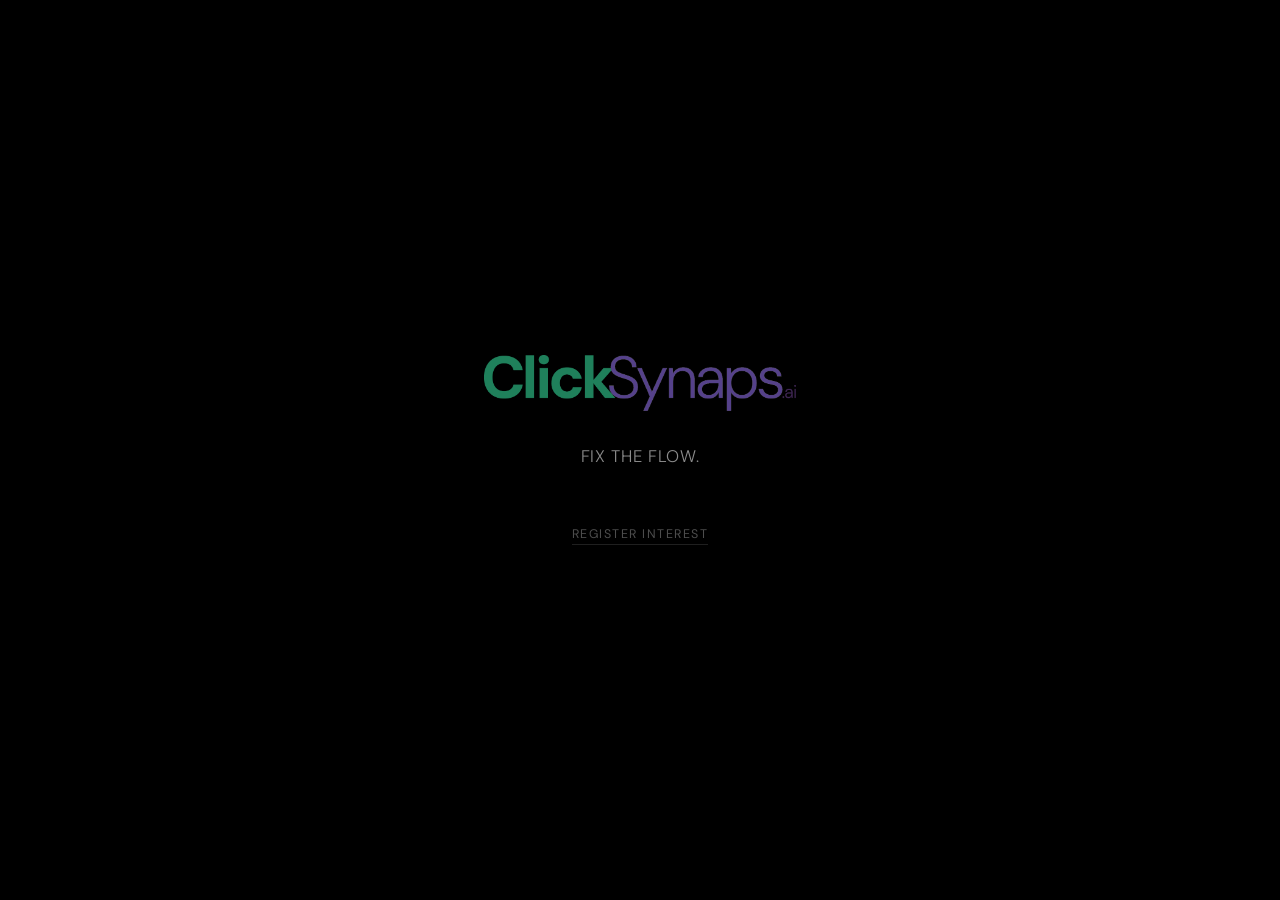
==== index.html @ 757046c2 "Add files via upload" ====
<!DOCTYPE html>
<html lang="en">
<head>
<meta charset="UTF-8">
<meta name="viewport" content="width=device-width, initial-scale=1.0">
<title>ClickSynaps</title>
<link rel="preconnect" href="https://fonts.googleapis.com">
<link rel="preconnect" href="https://fonts.gstatic.com" crossorigin>
<link href="https://fonts.googleapis.com/css2?family=DM+Sans:wght@300;400;500&display=swap" rel="stylesheet">
<style>
  *, *::before, *::after { box-sizing: border-box; margin: 0; padding: 0; }

  html, body {
    height: 100%;
    background: #000;
    color: #fff;
    font-family: 'DM Sans', sans-serif;
    -webkit-font-smoothing: antialiased;
  }

  body {
    display: flex;
    flex-direction: column;
    align-items: center;
    justify-content: center;
    min-height: 100vh;
    padding: 2rem;
  }

  .logo {
    width: 312px;
    max-width: 80vw;
    margin-bottom: 2rem;
  }

  .tagline {
    font-size: 1.05rem;
    font-weight: 300;
    letter-spacing: 0.04em;
    color: rgba(255,255,255,0.55);
    text-align: center;
    max-width: 420px;
    line-height: 1.6;
    margin-bottom: 3.5rem;
  }

  .register-link {
    font-size: 0.78rem;
    font-weight: 400;
    letter-spacing: 0.12em;
    text-transform: uppercase;
    color: rgba(255,255,255,0.3);
    text-decoration: none;
    border-bottom: 1px solid rgba(255,255,255,0.12);
    padding-bottom: 2px;
    cursor: pointer;
    transition: color 0.25s, border-color 0.25s;
  }

  .register-link:hover {
    color: rgba(255,255,255,0.65);
    border-color: rgba(255,255,255,0.35);
  }

  /* Modal */
  .overlay {
    display: none;
    position: fixed;
    inset: 0;
    background: rgba(0,0,0,0.82);
    align-items: center;
    justify-content: center;
    z-index: 100;
    padding: 2rem;
  }

  .overlay.open { display: flex; }

  .modal {
    background: #0d0d0d;
    border: 1px solid rgba(255,255,255,0.08);
    border-radius: 6px;
    padding: 2.5rem 2.5rem 2rem;
    width: 100%;
    max-width: 400px;
  }

  .modal h2 {
    font-size: 0.7rem;
    font-weight: 400;
    letter-spacing: 0.14em;
    text-transform: uppercase;
    color: rgba(255,255,255,0.3);
    margin-bottom: 1.8rem;
  }

  .field {
    margin-bottom: 1.2rem;
  }

  .field label {
    display: block;
    font-size: 0.72rem;
    letter-spacing: 0.08em;
    text-transform: uppercase;
    color: rgba(255,255,255,0.3);
    margin-bottom: 0.45rem;
  }

  .field input,
  .field textarea {
    width: 100%;
    background: transparent;
    border: none;
    border-bottom: 1px solid rgba(255,255,255,0.12);
    color: #fff;
    font-family: 'DM Sans', sans-serif;
    font-size: 0.92rem;
    font-weight: 300;
    padding: 0.4rem 0;
    outline: none;
    transition: border-color 0.2s;
    resize: none;
  }

  .field input:focus,
  .field textarea:focus {
    border-color: #1F815B;
  }

  .field textarea {
    min-height: 70px;
  }

  .modal-footer {
    display: flex;
    align-items: center;
    justify-content: space-between;
    margin-top: 2rem;
  }

  .btn-close {
    font-size: 0.72rem;
    letter-spacing: 0.08em;
    text-transform: uppercase;
    color: rgba(255,255,255,0.2);
    background: none;
    border: none;
    cursor: pointer;
    font-family: 'DM Sans', sans-serif;
    padding: 0;
    transition: color 0.2s;
  }

  .btn-close:hover { color: rgba(255,255,255,0.5); }

  .btn-submit {
    font-size: 0.72rem;
    letter-spacing: 0.12em;
    text-transform: uppercase;
    color: #fff;
    background: #1F815B;
    border: none;
    border-radius: 3px;
    padding: 0.55rem 1.4rem;
    cursor: pointer;
    font-family: 'DM Sans', sans-serif;
    font-weight: 400;
    transition: background 0.2s;
  }

  .btn-submit:hover { background: #247a57; }

  .success-msg {
    display: none;
    text-align: center;
    padding: 1.5rem 0 0.5rem;
    font-size: 0.85rem;
    font-weight: 300;
    color: rgba(255,255,255,0.45);
    line-height: 1.7;
  }

  .success-msg span {
    display: block;
    font-size: 0.68rem;
    letter-spacing: 0.1em;
    text-transform: uppercase;
    color: #1F815B;
    margin-bottom: 0.6rem;
  }
</style>
</head>
<body>

<img class="logo" src="[data-uri]" alt="ClickSynaps">

<p class="tagline">FIX THE FLOW.</p>

<a class="register-link" onclick="document.querySelector('.overlay').classList.add('open')">Register interest</a>

<div class="overlay" onclick="if(event.target===this)this.classList.remove('open')">
  <div class="modal">
    <h2>Register interest</h2>

    <div id="form-body">
      <div class="field">
        <label>Name</label>
        <input type="text" id="f-name" placeholder="Your name" autocomplete="name">
      </div>
      <div class="field">
        <label>Email</label>
        <input type="email" id="f-email" placeholder="you@example.com" autocomplete="email">
      </div>
      <div class="field">
        <label>Comment <span style="opacity:0.4;font-size:0.65rem;text-transform:none;letter-spacing:0">(optional)</span></label>
        <textarea id="f-comment" placeholder="Tell us about your use case…"></textarea>
      </div>
      <div class="modal-footer">
        <button class="btn-close" onclick="document.querySelector('.overlay').classList.remove('open')">Cancel</button>
        <button class="btn-submit" onclick="submitForm()">Send</button>
      </div>
    </div>

    <div class="success-msg" id="success-msg">
      <span>Received</span>
      We'll be in touch shortly.
    </div>
  </div>
</div>

<script>
function submitForm() {
  const name = document.getElementById('f-name').value.trim();
  const email = document.getElementById('f-email').value.trim();
  const comment = document.getElementById('f-comment').value.trim();

  if (!name || !email) {
    const missing = !name ? document.getElementById('f-name') : document.getElementById('f-email');
    missing.style.borderColor = '#55408C';
    missing.focus();
    return;
  }

  const body = encodeURIComponent(
    'Name: ' + name + '\nEmail: ' + email + (comment ? '\n\nComment:\n' + comment : '')
  );
  window.location.href = 'mailto:info@clicksynaps.ai?subject=Register%20Interest%20%E2%80%94%20ClickSynaps&body=' + body;

  document.getElementById('form-body').style.display = 'none';
  document.getElementById('success-msg').style.display = 'block';
}
</script>

</body>
</html>
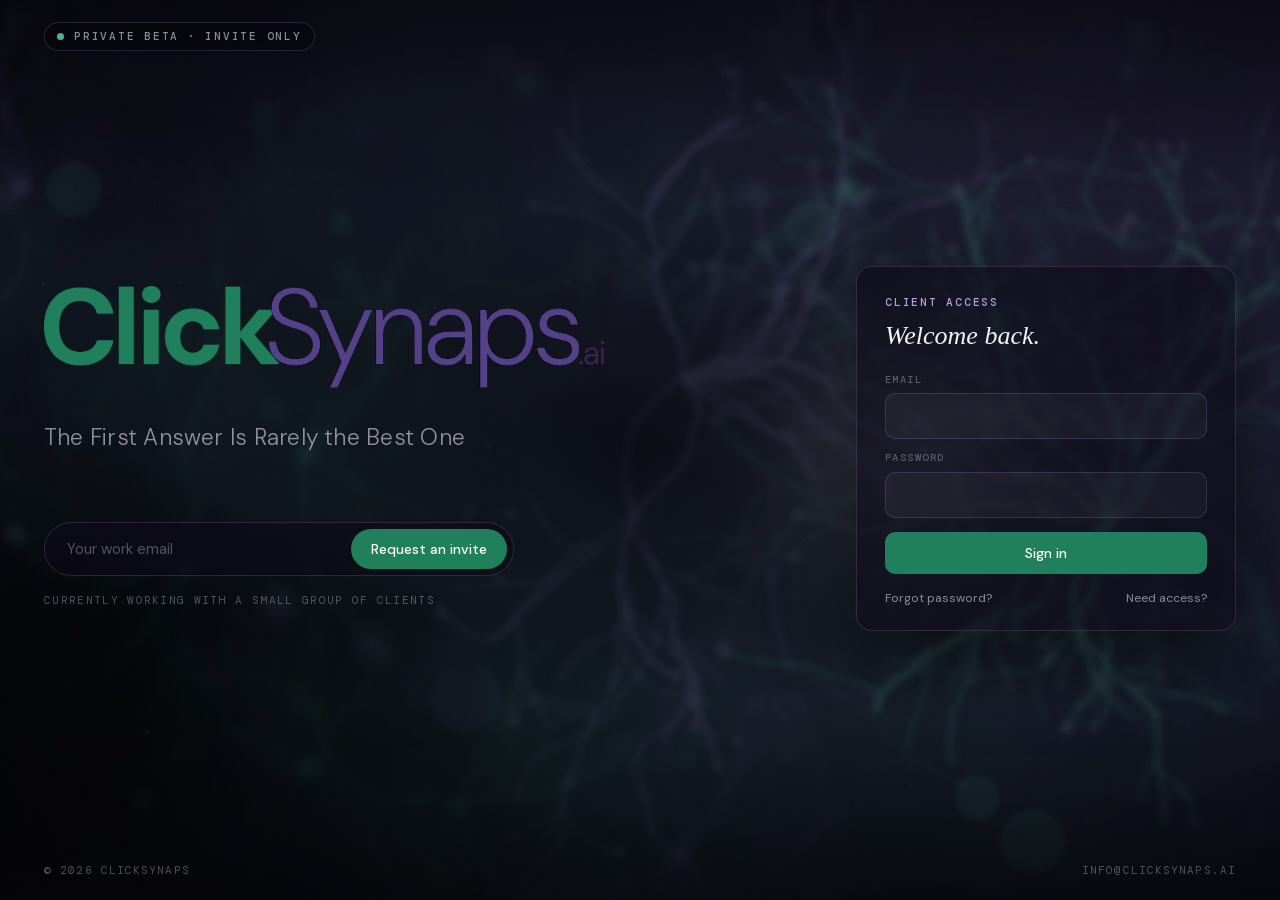
==== commit 266d93f2: "Landing page v2: private beta, invite capture to the Apps Script receiver Replaces the Register inte" ====
--- a/index.html
+++ b/index.html
@@ -4,253 +4,345 @@
 <meta charset="UTF-8">
 <meta name="viewport" content="width=device-width, initial-scale=1.0">
 <title>ClickSynaps</title>
-<link rel="preconnect" href="https://fonts.googleapis.com">
-<link rel="preconnect" href="https://fonts.gstatic.com" crossorigin>
-<link href="https://fonts.googleapis.com/css2?family=DM+Sans:wght@300;400;500&display=swap" rel="stylesheet">
+<link rel="stylesheet" href="assets/fonts.css">
 <style>
+  :root {
+    --purple: #55418a;
+    --purple-hi: #b3a2e2;
+    --green: #1f805b;
+    --green-hi: #4fb18b;
+    --lavender: #9689b6;
+    --ink: #f3f1f8;
+    --muted: rgba(236, 232, 248, 0.58);
+    --faint: rgba(236, 232, 248, 0.32);
+    --line: rgba(179, 162, 226, 0.18);
+    --glass: rgba(14, 11, 24, 0.62);
+    --bg: #050409;
+    --serif: "Iowan Old Style", "Palatino Linotype", Palatino, Georgia, serif;
+    --mono: "DM Mono", ui-monospace, monospace;
+    --sans: "DM Sans", system-ui, sans-serif;
+  }
   *, *::before, *::after { box-sizing: border-box; margin: 0; padding: 0; }
-
-  html, body {
-    height: 100%;
-    background: #000;
-    color: #fff;
-    font-family: 'DM Sans', sans-serif;
+  html, body { height: 100%; }
+  body {
+    background: var(--bg);
+    color: var(--ink);
+    font-family: var(--sans);
     -webkit-font-smoothing: antialiased;
-  }
-
-  body {
-    display: flex;
-    flex-direction: column;
-    align-items: center;
-    justify-content: center;
-    min-height: 100vh;
-    padding: 2rem;
-  }
-
+    overflow-x: hidden;
+  }
+
+  /* ---------- background: the synapse, slowly breathing ---------- */
+  .bg, .bg-img, .bg-veil, #sparks { position: fixed; inset: 0; }
+  .bg { z-index: 0; overflow: hidden; }
+  .bg-img {
+    background: url("assets/bg_synapse.jpg") 70% 50% / cover no-repeat;
+    opacity: 0;
+    animation: bgIn 2.4s ease-out 0.2s forwards, drift 48s ease-in-out 2.6s infinite alternate;
+    transform-origin: 72% 50%;
+  }
+  .bg-veil {
+    background:
+      radial-gradient(ellipse 60% 55% at 50% 50%, rgba(5,4,9,0.72), rgba(5,4,9,0.15) 70%, transparent),
+      linear-gradient(to bottom, rgba(5,4,9,0.55), transparent 22%, transparent 78%, rgba(5,4,9,0.7));
+  }
+  #sparks { pointer-events: none; }
+  @keyframes bgIn { to { opacity: 1; } }
+  @keyframes drift {
+    from { transform: scale(1.04) translate(0, 0); }
+    to   { transform: scale(1.12) translate(-1.5%, 1%); }
+  }
+
+  /* ---------- chrome ---------- */
+  .page { position: relative; z-index: 1; min-height: 100vh; display: flex; flex-direction: column; }
+  header, footer {
+    display: flex; align-items: center; justify-content: space-between;
+    padding: 22px clamp(16px, 4vw, 44px);
+  }
+  .beta {
+    font: 500 11px/1 var(--mono); letter-spacing: 0.16em; text-transform: uppercase;
+    color: var(--muted);
+    display: inline-flex; align-items: center; gap: 10px;
+    padding: 8px 12px; border: 1px solid var(--line); border-radius: 999px;
+    background: rgba(5,4,9,0.35); backdrop-filter: blur(6px);
+  }
+  .dot { width: 7px; height: 7px; border-radius: 50%; background: var(--green-hi); box-shadow: 0 0 0 0 rgba(79,177,139,0.6); animation: ping 2.4s infinite; }
+  @keyframes ping { 0% { box-shadow: 0 0 0 0 rgba(79,177,139,0.55); } 70%,100% { box-shadow: 0 0 0 9px rgba(79,177,139,0); } }
+  .btn-ghost {
+    font: 500 13px/1 var(--sans); letter-spacing: 0.02em; color: var(--ink);
+    padding: 11px 18px; border-radius: 999px; cursor: pointer;
+    border: 1px solid rgba(179,162,226,0.35); background: rgba(85,65,138,0.16);
+    backdrop-filter: blur(6px); transition: background .25s, border-color .25s;
+    display: inline-flex; align-items: center; gap: 8px;
+  }
+  .btn-ghost:hover { background: rgba(85,65,138,0.34); border-color: rgba(179,162,226,0.6); }
+  .btn-ghost svg { width: 14px; height: 14px; }
+
+  /* ---------- hero ---------- */
+  main { flex: 1; display: flex; align-items: center; justify-content: center; padding: 24px clamp(16px, 4vw, 44px) 40px; }
+  .hero { width: 100%; max-width: 760px; text-align: center; }
+  .logo-wrap { position: relative; display: inline-block; width: min(560px, 80vw); }
   .logo {
-    width: 312px;
-    max-width: 80vw;
-    margin-bottom: 2rem;
-  }
-
-  .tagline {
-    font-size: 1.05rem;
-    font-weight: 300;
-    letter-spacing: 0.04em;
-    color: rgba(255,255,255,0.55);
-    text-align: center;
-    max-width: 420px;
-    line-height: 1.6;
-    margin-bottom: 3.5rem;
-  }
-
-  .register-link {
-    font-size: 0.78rem;
-    font-weight: 400;
-    letter-spacing: 0.12em;
-    text-transform: uppercase;
-    color: rgba(255,255,255,0.3);
-    text-decoration: none;
-    border-bottom: 1px solid rgba(255,255,255,0.12);
-    padding-bottom: 2px;
-    cursor: pointer;
-    transition: color 0.25s, border-color 0.25s;
-  }
-
-  .register-link:hover {
-    color: rgba(255,255,255,0.65);
-    border-color: rgba(255,255,255,0.35);
-  }
-
-  /* Modal */
-  .overlay {
-    display: none;
-    position: fixed;
-    inset: 0;
-    background: rgba(0,0,0,0.82);
-    align-items: center;
-    justify-content: center;
-    z-index: 100;
-    padding: 2rem;
-  }
-
-  .overlay.open { display: flex; }
-
-  .modal {
-    background: #0d0d0d;
-    border: 1px solid rgba(255,255,255,0.08);
-    border-radius: 6px;
-    padding: 2.5rem 2.5rem 2rem;
-    width: 100%;
-    max-width: 400px;
-  }
-
-  .modal h2 {
-    font-size: 0.7rem;
-    font-weight: 400;
-    letter-spacing: 0.14em;
-    text-transform: uppercase;
-    color: rgba(255,255,255,0.3);
-    margin-bottom: 1.8rem;
-  }
-
-  .field {
-    margin-bottom: 1.2rem;
-  }
-
-  .field label {
-    display: block;
-    font-size: 0.72rem;
-    letter-spacing: 0.08em;
-    text-transform: uppercase;
-    color: rgba(255,255,255,0.3);
-    margin-bottom: 0.45rem;
-  }
-
-  .field input,
-  .field textarea {
-    width: 100%;
-    background: transparent;
-    border: none;
-    border-bottom: 1px solid rgba(255,255,255,0.12);
-    color: #fff;
-    font-family: 'DM Sans', sans-serif;
-    font-size: 0.92rem;
-    font-weight: 300;
-    padding: 0.4rem 0;
-    outline: none;
-    transition: border-color 0.2s;
-    resize: none;
-  }
-
-  .field input:focus,
-  .field textarea:focus {
-    border-color: #1F815B;
-  }
-
-  .field textarea {
-    min-height: 70px;
-  }
-
-  .modal-footer {
-    display: flex;
-    align-items: center;
-    justify-content: space-between;
-    margin-top: 2rem;
-  }
-
-  .btn-close {
-    font-size: 0.72rem;
-    letter-spacing: 0.08em;
-    text-transform: uppercase;
-    color: rgba(255,255,255,0.2);
-    background: none;
-    border: none;
-    cursor: pointer;
-    font-family: 'DM Sans', sans-serif;
-    padding: 0;
-    transition: color 0.2s;
-  }
-
-  .btn-close:hover { color: rgba(255,255,255,0.5); }
-
-  .btn-submit {
-    font-size: 0.72rem;
-    letter-spacing: 0.12em;
-    text-transform: uppercase;
-    color: #fff;
-    background: #1F815B;
-    border: none;
-    border-radius: 3px;
-    padding: 0.55rem 1.4rem;
-    cursor: pointer;
-    font-family: 'DM Sans', sans-serif;
-    font-weight: 400;
-    transition: background 0.2s;
-  }
-
-  .btn-submit:hover { background: #247a57; }
-
-  .success-msg {
-    display: none;
-    text-align: center;
-    padding: 1.5rem 0 0.5rem;
-    font-size: 0.85rem;
-    font-weight: 300;
-    color: rgba(255,255,255,0.45);
-    line-height: 1.7;
-  }
-
-  .success-msg span {
-    display: block;
-    font-size: 0.68rem;
-    letter-spacing: 0.1em;
-    text-transform: uppercase;
-    color: #1F815B;
-    margin-bottom: 0.6rem;
+    display: block; width: 100%; height: auto;
+    filter: blur(22px); opacity: 0; transform: scale(1.04);
+    animation: focusPull 2.2s cubic-bezier(.2,.7,.2,1) 0.5s forwards;
+  }
+  @keyframes focusPull { 60% { opacity: 1; } to { filter: blur(0); opacity: 1; transform: scale(1); } }
+  /* a slow light sweep across the wordmark */
+  .logo-wrap::after {
+    content: ""; position: absolute; inset: 0;
+    background: linear-gradient(105deg, transparent 35%, rgba(255,255,255,0.55) 50%, transparent 65%) -150% 0 / 60% 100% no-repeat;
+    -webkit-mask: url("assets/clicksynaps_logo.png") center / contain no-repeat;
+            mask: url("assets/clicksynaps_logo.png") center / contain no-repeat;
+    mix-blend-mode: overlay;
+    animation: sweep 9s ease-in-out 3.4s infinite;
+  }
+  @keyframes sweep { 0% { background-position: -150% 0; } 30%,100% { background-position: 250% 0; } }
+
+  .rotator {
+    position: relative; height: 2.6em; margin: 30px auto 40px;
+    font: 300 clamp(18px, 2.2vw, 23px)/1.3 var(--sans); letter-spacing: 0.01em; color: var(--muted);
+  }
+  .rotator span {
+    position: absolute; left: 0; right: 0; top: 0;
+    opacity: 0; filter: blur(8px); transform: translateY(6px);
+    transition: opacity .9s ease, filter .9s ease, transform .9s ease;
+  }
+  .rotator span.on { opacity: 1; filter: blur(0); transform: none; }
+
+  .invite {
+    display: flex; gap: 8px; max-width: 470px; margin: 0 auto;
+    padding: 6px; border-radius: 999px;
+    background: var(--glass); border: 1px solid var(--line); backdrop-filter: blur(10px);
+    opacity: 0; animation: fadeUp 1s ease 2.6s forwards;
+  }
+  .invite input {
+    flex: 1; min-width: 0; background: transparent; border: 0; outline: 0;
+    color: var(--ink); font: 400 15px var(--sans); padding: 0 16px;
+  }
+  .invite input::placeholder { color: var(--faint); }
+  .btn-green {
+    font: 500 14px/1 var(--sans); color: #fff; white-space: nowrap;
+    background: var(--green); border: 0; border-radius: 999px; padding: 13px 20px; cursor: pointer;
+    transition: background .2s, transform .2s;
+  }
+  .btn-green:hover { background: #24946a; }
+  .note {
+    margin-top: 16px; font: 400 11px/1.6 var(--mono); letter-spacing: 0.12em; text-transform: uppercase; color: var(--faint);
+    opacity: 0; animation: fadeUp 1s ease 2.9s forwards;
+  }
+  .thanks { display: none; font: italic 400 19px/1.5 var(--serif); color: var(--ink); }
+  .thanks b { font: 500 11px/1 var(--mono); letter-spacing: .16em; text-transform: uppercase; color: var(--green-hi); display: block; margin-bottom: 10px; }
+  @keyframes fadeUp { from { opacity: 0; transform: translateY(8px); } to { opacity: 1; transform: none; } }
+
+  footer { font: 400 11px/1.5 var(--mono); letter-spacing: 0.1em; color: var(--faint); text-transform: uppercase; }
+  footer a { color: inherit; text-decoration: none; }
+  footer a:hover { color: var(--muted); }
+
+  /* ---------- client login (mock) ---------- */
+  .login {
+    width: 100%; max-width: 380px; padding: 30px 28px 24px; border-radius: 16px;
+    background: var(--glass); border: 1px solid var(--line); backdrop-filter: blur(16px);
+    box-shadow: 0 30px 80px rgba(0,0,0,0.5); text-align: left;
+  }
+  .login .eyebrow { font: 500 11px/1 var(--mono); letter-spacing: .16em; text-transform: uppercase; color: var(--purple-hi); }
+  .login h2 { font: italic 400 26px/1.25 var(--serif); margin: 12px 0 22px; }
+  .field { margin-bottom: 14px; }
+  .field label { display: block; font: 500 10.5px/1 var(--mono); letter-spacing: .14em; text-transform: uppercase; color: var(--faint); margin-bottom: 8px; }
+  .field input {
+    width: 100%; padding: 12px 14px; border-radius: 10px; outline: 0;
+    background: rgba(255,255,255,0.04); border: 1px solid var(--line); color: var(--ink); font: 400 15px var(--sans);
+    transition: border-color .2s, background .2s;
+  }
+  .field input:focus { border-color: var(--purple-hi); background: rgba(255,255,255,0.06); }
+  .login .btn-green { width: 100%; padding: 14px; border-radius: 10px; margin-top: 6px; display: flex; justify-content: center; align-items: center; gap: 10px; }
+  .spin { width: 14px; height: 14px; border: 2px solid rgba(255,255,255,.35); border-top-color: #fff; border-radius: 50%; animation: rot .8s linear infinite; display: none; }
+  .busy .spin { display: inline-block; }
+  @keyframes rot { to { transform: rotate(360deg); } }
+  .login-row { display: flex; justify-content: space-between; margin-top: 16px; font: 400 12px var(--sans); color: var(--faint); }
+  .login-row a { color: var(--muted); text-decoration: none; cursor: pointer; }
+  .login-row a:hover { color: var(--ink); }
+  .msg { display: none; margin-top: 16px; padding: 12px 14px; border-radius: 10px; font: 400 13px/1.55 var(--sans); color: var(--muted); background: rgba(85,65,138,0.18); border: 1px solid rgba(179,162,226,0.22); }
+  .msg.show { display: block; }
+
+  /* ---------- split: brand left, login docked right ---------- */
+  body.split main { justify-content: space-between; gap: 6vw; max-width: 1280px; width: 100%; margin: 0 auto; }
+  body.split .hero { text-align: left; max-width: 620px; }
+  body.split .rotator { margin-left: 0; }
+  body.split .invite { margin-left: 0; }
+  body.split #loginOpen { display: none; }
+  .btn-ghost { text-decoration: none; }
+  body.split .dock { display: block; }
+  .dock { display: none; flex: 0 0 380px; }
+  .dock .login { animation: fadeUp 1s ease 2.2s backwards; }
+  @media (max-width: 900px) {
+    body.split main { flex-direction: column; justify-content: center; }
+    body.split .hero { text-align: center; }
+    body.split .rotator, body.split .invite { margin-left: auto; }
+    .dock { flex-basis: auto; width: 100%; max-width: 380px; }
+    body.split #loginOpen { display: inline-flex; }
+  }
+  @media (max-width: 520px) {
+    .invite { flex-direction: column; border-radius: 18px; }
+    .invite input { padding: 12px 14px; }
+    .btn-ghost span { display: none; }
+    footer { flex-direction: column; gap: 6px; }
+  }
+
+  @media (prefers-reduced-motion: reduce) {
+    *, *::before, *::after { animation-duration: .01ms !important; animation-iteration-count: 1 !important; transition: none !important; }
   }
 </style>
 </head>
-<body>
-
-<img class="logo" src="[data-uri]" alt="ClickSynaps">
-
-<p class="tagline">FIX THE FLOW.</p>
-
-<a class="register-link" onclick="document.querySelector('.overlay').classList.add('open')">Register interest</a>
-
-<div class="overlay" onclick="if(event.target===this)this.classList.remove('open')">
-  <div class="modal">
-    <h2>Register interest</h2>
-
-    <div id="form-body">
-      <div class="field">
-        <label>Name</label>
-        <input type="text" id="f-name" placeholder="Your name" autocomplete="name">
+<body class="split">
+
+<div class="bg"><div class="bg-img"></div><div class="bg-veil"></div><canvas id="sparks"></canvas></div>
+
+<div class="page">
+  <header>
+    <span class="beta"><span class="dot"></span>Private beta · invite only</span>
+    <a class="btn-ghost" id="loginOpen" href="#dock">
+      <svg viewBox="0 0 16 16" fill="none" stroke="currentColor" stroke-width="1.5"><rect x="3" y="7" width="10" height="7" rx="1.5"/><path d="M5.5 7V5a2.5 2.5 0 0 1 5 0v2"/></svg>
+      <span>Client login</span>
+    </a>
+  </header>
+
+  <main>
+    <section class="hero">
+      <div class="logo-wrap"><img class="logo" src="assets/clicksynaps_logo.png" alt="ClickSynaps"></div>
+
+      <div class="rotator" aria-live="polite">
+        <span class="on">The First Answer Is Rarely the Best One</span>
+        <span>Fix The Flow</span>
+        <span>Unleash Your Creativity</span>
+        <span>Become a Team Player</span>
+        <span>Focused Thinking. Optimal Results</span>
+        <span>Own Your IP. It's Yours</span>
       </div>
-      <div class="field">
-        <label>Email</label>
-        <input type="email" id="f-email" placeholder="you@example.com" autocomplete="email">
-      </div>
-      <div class="field">
-        <label>Comment <span style="opacity:0.4;font-size:0.65rem;text-transform:none;letter-spacing:0">(optional)</span></label>
-        <textarea id="f-comment" placeholder="Tell us about your use case…"></textarea>
-      </div>
-      <div class="modal-footer">
-        <button class="btn-close" onclick="document.querySelector('.overlay').classList.remove('open')">Cancel</button>
-        <button class="btn-submit" onclick="submitForm()">Send</button>
-      </div>
-    </div>
-
-    <div class="success-msg" id="success-msg">
-      <span>Received</span>
-      We'll be in touch shortly.
-    </div>
-  </div>
+
+      <form class="invite" id="invite" onsubmit="return requestInvite(event)">
+        <input type="email" required placeholder="Your work email" aria-label="Your work email">
+        <input name="website" tabindex="-1" autocomplete="off" aria-hidden="true" style="position:absolute;left:-9999px">
+        <button class="btn-green" type="submit">Request an invite</button>
+      </form>
+      <div class="thanks" id="thanks"><b>You're on the list</b>We'll be in touch when a place opens up.</div>
+      <p class="note" id="note">Currently working with a small group of clients</p>
+    </section>
+
+    <aside class="dock" id="dock">
+      <form class="login" id="login" onsubmit="return signIn(event)">
+        <div class="eyebrow">Client access</div>
+        <h2>Welcome back.</h2>
+        <div class="field"><label for="le">Email</label><input id="le" type="email" required autocomplete="username"></div>
+        <div class="field"><label for="lp">Password</label><input id="lp" type="password" required autocomplete="current-password"></div>
+        <button class="btn-green" type="submit"><span class="spin"></span><span class="lbl">Sign in</span></button>
+        <div class="login-row"><a onclick="forgot()">Forgot password?</a><a onclick="document.querySelector('.invite input').focus()">Need access?</a></div>
+        <div class="msg" id="msg"></div>
+      </form>
+    </aside>
+  </main>
+
+  <footer>
+    <span>© 2026 ClickSynaps</span>
+    <a href="mailto:info@clicksynaps.ai">info@clicksynaps.ai</a>
+  </footer>
 </div>
 
+
+
 <script>
-function submitForm() {
-  const name = document.getElementById('f-name').value.trim();
-  const email = document.getElementById('f-email').value.trim();
-  const comment = document.getElementById('f-comment').value.trim();
-
-  if (!name || !email) {
-    const missing = !name ? document.getElementById('f-name') : document.getElementById('f-email');
-    missing.style.borderColor = '#55408C';
-    missing.focus();
-    return;
-  }
-
-  const body = encodeURIComponent(
-    'Name: ' + name + '\nEmail: ' + email + (comment ? '\n\nComment:\n' + comment : '')
-  );
-  window.location.href = 'mailto:info@clicksynaps.ai?subject=Register%20Interest%20%E2%80%94%20ClickSynaps&body=' + body;
-
-  document.getElementById('form-body').style.display = 'none';
-  document.getElementById('success-msg').style.display = 'block';
-}
+  // Tagline rotator
+  const lines = [...document.querySelectorAll('.rotator span')];
+  let i = 0;
+  setTimeout(() => setInterval(() => {
+    lines[i].classList.remove('on');
+    i = (i + 1) % lines.length;
+    lines[i].classList.add('on');
+  }, 4200), 2600);
+
+  // Invite: posted to the capture script; "on the list" only once it has recorded the request
+  const INVITE_URL = 'https://script.google.com/macros/s/AKfycbzjz4XRTCSeIGwqkLyay3rIbzP4H78HUWYeM44BprKqKMt_5HOoQ5D7bUIoyQ2LOaug6A/exec';
+  function requestInvite(e) {
+    e.preventDefault();
+    const form = document.getElementById('invite'), note = document.getElementById('note');
+    const btn = form.querySelector('button');
+    btn.disabled = true;
+    // text/plain keeps the POST simple: no preflight, which the script would not answer
+    fetch(INVITE_URL, {
+      method: 'POST',
+      headers: { 'Content-Type': 'text/plain;charset=utf-8' },
+      body: JSON.stringify({ email: form.elements[0].value, website: form.elements.website.value, page: location.href })
+    })
+      .then(r => r.json())
+      .then(res => {
+        if (!res.ok) throw new Error(res.error || 'failed');
+        form.style.display = 'none';
+        note.style.display = 'none';
+        document.getElementById('thanks').style.display = 'block';
+      })
+      .catch(() => {
+        btn.disabled = false;
+        note.innerHTML = 'That didn\'t go through. Please try again, or write to <a href="mailto:info@clicksynaps.ai">info@clicksynaps.ai</a>.';
+      });
+    return false;
+  }
+
+  // Client login (mock: always declines politely during beta)
+  const login = document.getElementById('login'), msg = document.getElementById('msg');
+  function signIn(e) {
+    e.preventDefault();
+    const btn = login.querySelector('.btn-green');
+    btn.classList.add('busy'); msg.classList.remove('show');
+    setTimeout(() => {
+      btn.classList.remove('busy');
+      msg.innerHTML = "We couldn't sign you in with those details. During the private beta, access is by invitation. If you've been invited, use the link in your welcome email.";
+      msg.classList.add('show');
+    }, 1300);
+    return false;
+  }
+  function forgot() {
+    msg.innerHTML = "If that address belongs to a client account, we'll send a reset link shortly.";
+    msg.classList.add('show');
+  }
+
+
+  // Drifting sparks: soft out-of-focus points, a few drifting along toward the synapse
+  const cv = document.getElementById('sparks'), cx = cv.getContext('2d');
+  const reduce = matchMedia('(prefers-reduced-motion: reduce)').matches;
+  let W, H, dots = [];
+  function size() {
+    const d = devicePixelRatio || 1;
+    W = innerWidth; H = innerHeight;
+    cv.width = W * d; cv.height = H * d; cx.setTransform(d, 0, 0, d, 0, 0);
+  }
+  function spawn(init) {
+    const green = Math.random() < 0.5;
+    return {
+      x: Math.random() * W, y: init ? Math.random() * H : H + 20,
+      r: 0.6 + Math.random() * 2.2, blur: Math.random() < 0.25 ? 6 + Math.random() * 10 : 0,
+      vx: (Math.random() - 0.3) * 0.12, vy: -(0.05 + Math.random() * 0.18),
+      a: 0, max: 0.25 + Math.random() * 0.5, c: green ? '79,177,139' : '179,162,226', t: Math.random() * 6.28
+    };
+  }
+  function tick() {
+    cx.clearRect(0, 0, W, H);
+    for (const p of dots) {
+      p.x += p.vx; p.y += p.vy; p.t += 0.02;
+      p.a = Math.min(p.max, p.a + 0.004);
+      const tw = 0.65 + 0.35 * Math.sin(p.t);
+      const r = p.r + p.blur;
+      const g = cx.createRadialGradient(p.x, p.y, 0, p.x, p.y, r * 2);
+      g.addColorStop(0, `rgba(${p.c},${p.a * tw})`);
+      g.addColorStop(p.blur ? 0.55 : 0.3, `rgba(${p.c},${p.a * tw * (p.blur ? 0.35 : 0.5)})`);
+      g.addColorStop(1, `rgba(${p.c},0)`);
+      cx.fillStyle = g; cx.beginPath(); cx.arc(p.x, p.y, r * 2, 0, 6.29); cx.fill();
+      if (p.y < -30 || p.x > W + 30 || p.x < -30) Object.assign(p, spawn(false));
+    }
+    if (!reduce) requestAnimationFrame(tick);
+  }
+  size(); addEventListener('resize', size);
+  dots = Array.from({ length: Math.round(Math.min(70, innerWidth / 18)) }, () => spawn(true));
+  tick();
 </script>
-
 </body>
 </html>
--- a/assets/fonts.css
+++ b/assets/fonts.css
@@ -0,0 +1,6 @@
+/* ClickSynaps embedded brand fonts — paste inside <style> of any artifact (CSP-safe, no CDN).
+   Subsetted from ~/Library/Fonts/DMSans[opsz,wght].ttf + DMMono-{Regular,Medium}.ttf
+   Charset: Latin-1 + general punctuation + arrows. Re-subset from those TTFs to widen. */
+@font-face{font-family:"DM Sans";font-style:normal;font-weight:100 1000;font-display:swap;src:url([data-uri]) format("woff2")}
+@font-face{font-family:"DM Mono";font-style:normal;font-weight:400;font-display:swap;src:url([data-uri]) format("woff2")}
+@font-face{font-family:"DM Mono";font-style:normal;font-weight:500 900;font-display:swap;src:url([data-uri]) format("woff2")}
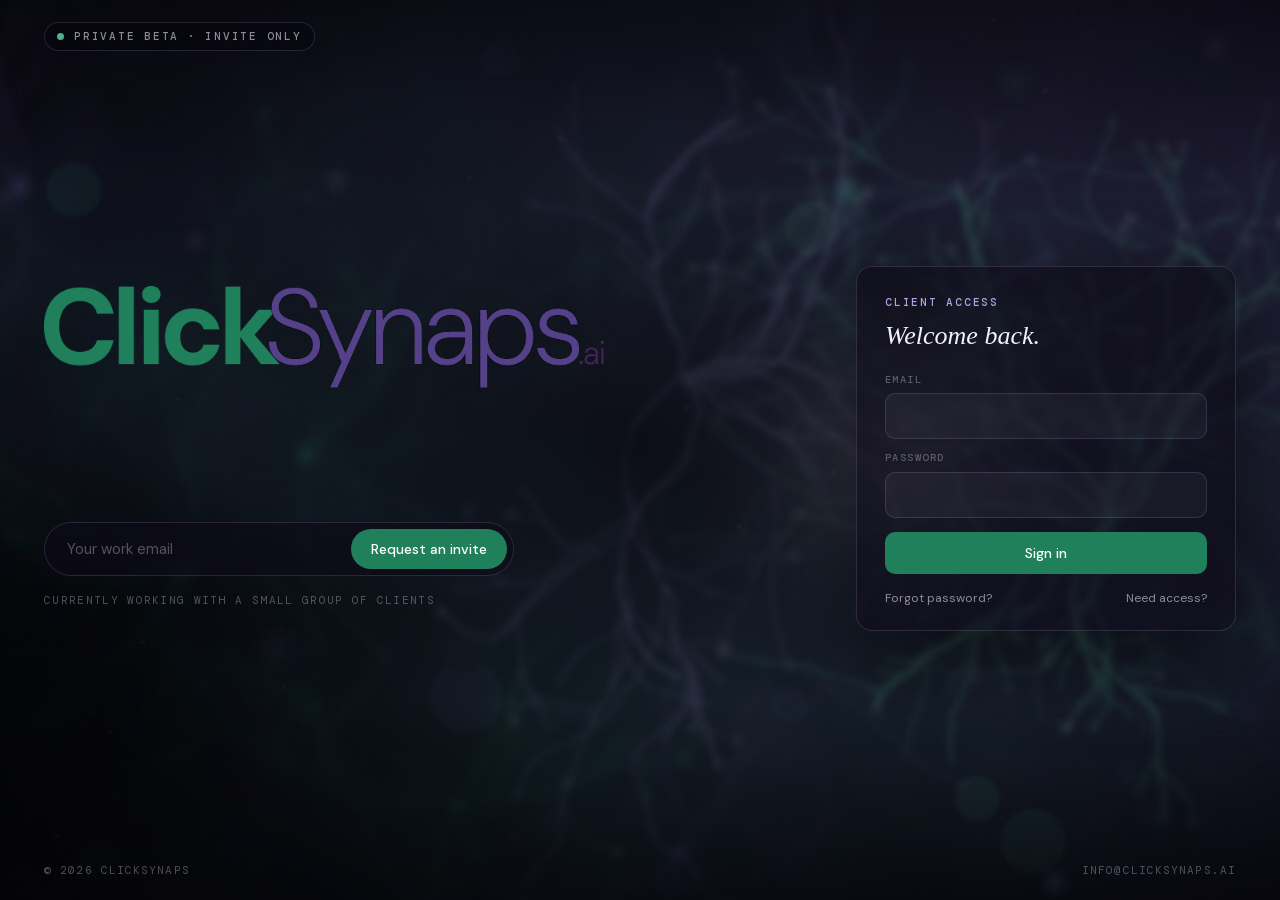
==== commit 3efa0334: "Rotator: first tagline fades up with the intro at 2.0s instead of showing at load Co-Authored-By: Cl" ====
--- a/index.html
+++ b/index.html
@@ -212,7 +212,7 @@
       <div class="logo-wrap"><img class="logo" src="assets/clicksynaps_logo.png" alt="ClickSynaps"></div>
 
       <div class="rotator" aria-live="polite">
-        <span class="on">The First Answer Is Rarely the Best One</span>
+        <span>The First Answer Is Rarely the Best One</span>
         <span>Fix The Flow</span>
         <span>Unleash Your Creativity</span>
         <span>Become a Team Player</span>
@@ -254,11 +254,15 @@
   // Tagline rotator
   const lines = [...document.querySelectorAll('.rotator span')];
   let i = 0;
-  setTimeout(() => setInterval(() => {
-    lines[i].classList.remove('on');
-    i = (i + 1) % lines.length;
-    lines[i].classList.add('on');
-  }, 4200), 2600);
+  // First line fades up at 2.0s, once the logo has pulled focus; then cycle every 4.2s
+  setTimeout(() => {
+    lines[0].classList.add('on');
+    setInterval(() => {
+      lines[i].classList.remove('on');
+      i = (i + 1) % lines.length;
+      lines[i].classList.add('on');
+    }, 4200);
+  }, 2000);
 
   // Invite: posted to the capture script; "on the list" only once it has recorded the request
   const INVITE_URL = 'https://script.google.com/macros/s/AKfycbzjz4XRTCSeIGwqkLyay3rIbzP4H78HUWYeM44BprKqKMt_5HOoQ5D7bUIoyQ2LOaug6A/exec';
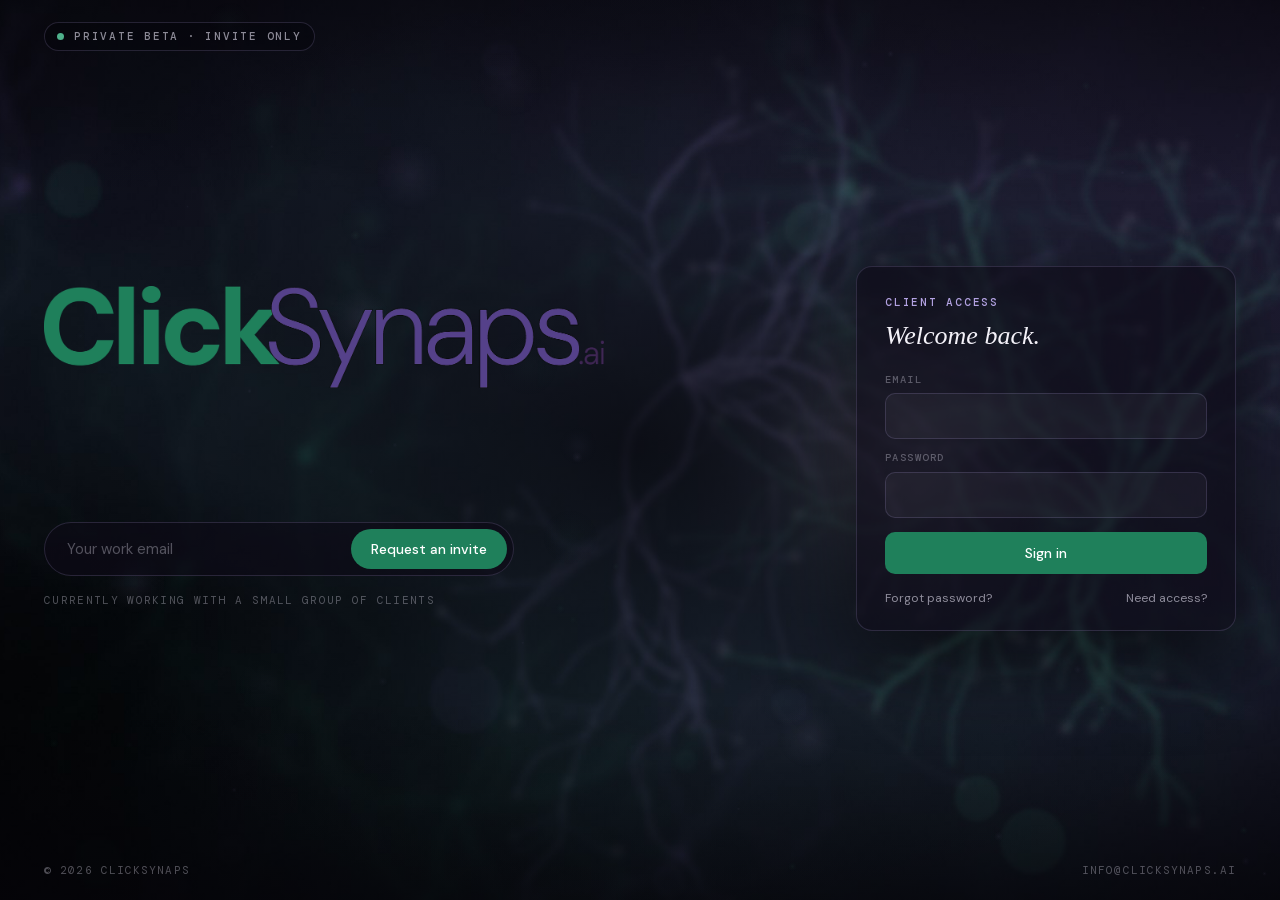
==== commit 48995e9e: "Intro staggered: line, then invite at 4.0s, then Welcome back at 5.0s Co-Authored-By: Claude Opus 5." ====
--- a/index.html
+++ b/index.html
@@ -114,7 +114,7 @@
     display: flex; gap: 8px; max-width: 470px; margin: 0 auto;
     padding: 6px; border-radius: 999px;
     background: var(--glass); border: 1px solid var(--line); backdrop-filter: blur(10px);
-    opacity: 0; animation: fadeUp 1s ease 2.6s forwards;
+    opacity: 0; animation: fadeUp 1s ease 4.0s forwards;
   }
   .invite input {
     flex: 1; min-width: 0; background: transparent; border: 0; outline: 0;
@@ -129,7 +129,7 @@
   .btn-green:hover { background: #24946a; }
   .note {
     margin-top: 16px; font: 400 11px/1.6 var(--mono); letter-spacing: 0.12em; text-transform: uppercase; color: var(--faint);
-    opacity: 0; animation: fadeUp 1s ease 2.9s forwards;
+    opacity: 0; animation: fadeUp 1s ease 4.3s forwards;
   }
   .thanks { display: none; font: italic 400 19px/1.5 var(--serif); color: var(--ink); }
   .thanks b { font: 500 11px/1 var(--mono); letter-spacing: .16em; text-transform: uppercase; color: var(--green-hi); display: block; margin-bottom: 10px; }
@@ -174,7 +174,7 @@
   .btn-ghost { text-decoration: none; }
   body.split .dock { display: block; }
   .dock { display: none; flex: 0 0 380px; }
-  .dock .login { animation: fadeUp 1s ease 2.2s backwards; }
+  .dock .login { animation: fadeUp 1s ease 5.0s backwards; }
   @media (max-width: 900px) {
     body.split main { flex-direction: column; justify-content: center; }
     body.split .hero { text-align: center; }
@@ -254,15 +254,15 @@
   // Tagline rotator
   const lines = [...document.querySelectorAll('.rotator span')];
   let i = 0;
-  // First line fades up at 2.0s, once the logo has pulled focus; then cycle every 4.2s
-  setTimeout(() => {
-    lines[0].classList.add('on');
-    setInterval(() => {
-      lines[i].classList.remove('on');
-      i = (i + 1) % lines.length;
-      lines[i].classList.add('on');
-    }, 4200);
-  }, 2000);
+  // Intro order: logo pulls focus (0.5s) → first line (2.0s) → invite (4.0s) → Welcome back (5.0s).
+  // The first line holds until the intro has settled (7.5s), then lines cycle every 4.2s.
+  function nextLine() {
+    lines[i].classList.remove('on');
+    i = (i + 1) % lines.length;
+    lines[i].classList.add('on');
+  }
+  setTimeout(() => lines[0].classList.add('on'), 2000);
+  setTimeout(() => { nextLine(); setInterval(nextLine, 4200); }, 7500);
 
   // Invite: posted to the capture script; "on the list" only once it has recorded the request
   const INVITE_URL = 'https://script.google.com/macros/s/AKfycbzjz4XRTCSeIGwqkLyay3rIbzP4H78HUWYeM44BprKqKMt_5HOoQ5D7bUIoyQ2LOaug6A/exec';
